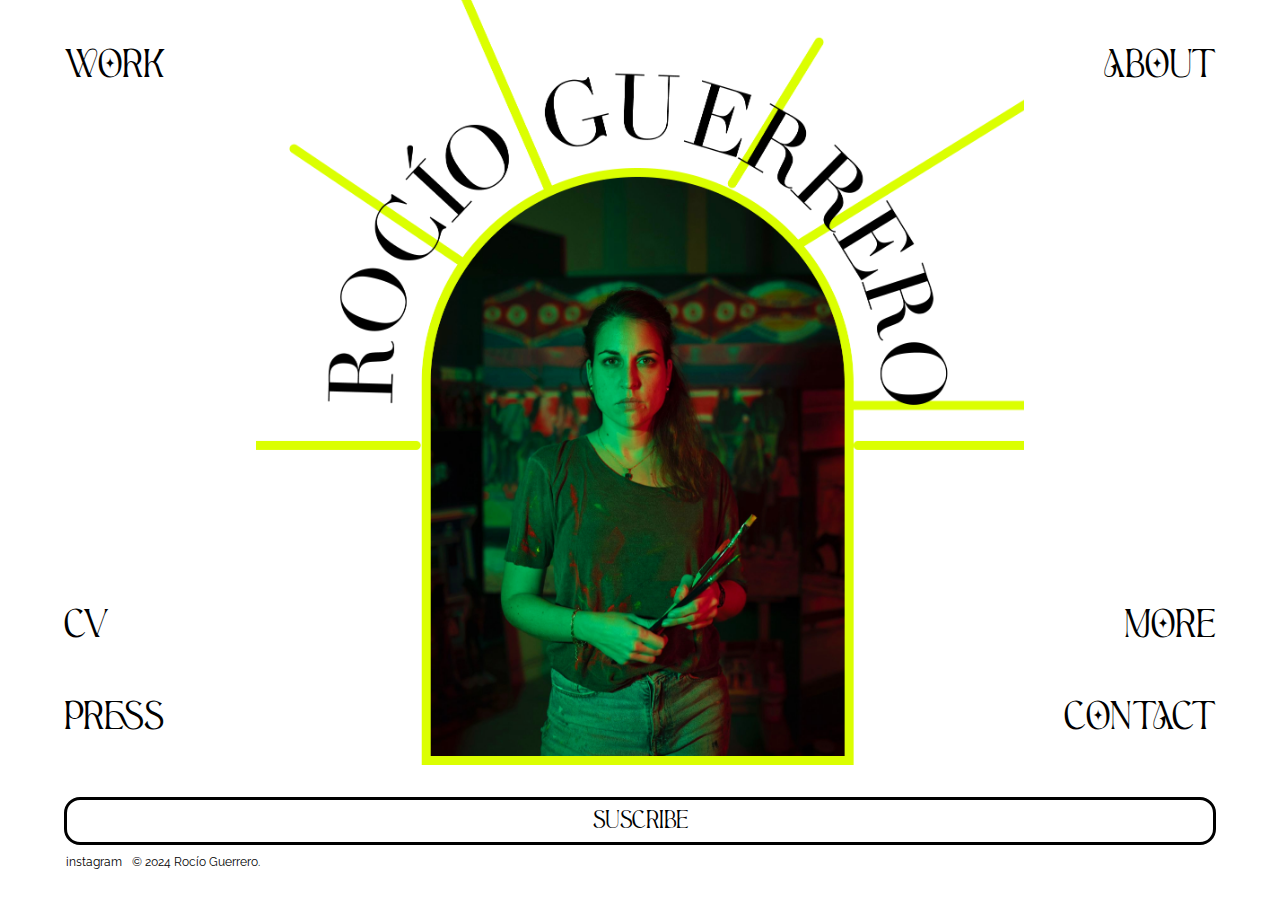
==== index.html @ 24660902 "index..." ====
<!-- © 2023 All rights reserved by Irene Becker Studio
    | Tipografía Aesthetic Regurar: https://nirmanavisual.com/product/aesthetic 
    Licencia Standar a nombre de Irene Herrero Becker-->
    <!DOCTYPE html>
    <html lang="en">
    <head>
        <meta charset="UTF-8">
        <meta http-equiv="X-UA-Compatible" content="IE=edge">
        <meta name="viewport" content="width=device-width, initial-scale=1.0">
        <meta name="viewport" content="width=device-width, user-scalable=no" /><!-- viewport  para el responsive-->
        <title>RCOCÍO GUERRERO</title>
        <link rel="icon" href="img/anagrama.png" sizes="16x16 32x32" type="image/png"><!-- Favicon -->
        <link rel="stylesheet" type="text/css" href="styles.css" media="screen" /><!-- CSS -->
        <link rel="stylesheet" type="text/css" href="#" media="screen" /><!-- CSS RESPONSIVE -->
        <link rel="preconnect" href="https://fonts.googleapis.com">
        <link rel="preconnect" href="https://fonts.gstatic.com" crossorigin>
        <link<link rel="preconnect" href="https://fonts.googleapis.com">
        <link rel="preconnect" href="https://fonts.gstatic.com" crossorigin>
        <link href="https://fonts.googleapis.com/css2?family=Raleway:ital,wght@0,100;0,200;0,300;0,400;0,500;0,600;0,700;0,800;0,900;1,100;1,200;1,300;1,400;1,500;1,600;1,700;1,800;1,900&display=swap" rel="stylesheet"><!-- Tipografía Raleway -->
    </head>
    <body>
        <main><!-- portada -->

            <div class="portada">
    
            <section class="navbar_A">

                <a id="superior">WORK</a><!-- work -->
                <a>CV</a><!-- cv -->
                <a>PRESS</a><!-- press -->
               
            </section>
            <section class="centro">

            <!-- FOTO FONDO => MAIN -->
            </section>
            <section class="navbar_B">

                <a id="superior">ABOUT</a><!-- about -->
                <a>MORE</a><!-- more -->
                <a>CONTACT</a><!-- contact -->
               
            </section>
            </div><!-- cierra portada -->
            <footer>
                <button class="boton_suscribe">
                    <!-- <img src="img/linkedin.png" target="_blank"> --><!-- instagram -->
                    <a>SUSCRIBE</a><!-- contacto / suscripción -->
                </button>
                <section id="ig_copy">
                   <p><a href="https://www.instagram.com/rocioguerrero/"target="_blank">instagram</a></p>
                   <p>© 2024 Rocío Guerrero.</p>
                </section>
            </footer>
    
        </main><!-- cierre de MAIN -->
       
         <!-- COOKIES -->
         <div id="cookieConsentBanner" class="cookie-consent">
            <p>Utilizamos cookies para mejorar tu experiencia en nuestro sitio. Al continuar navegando, aceptas el uso de cookies.</p>
            <button id="acceptCookies">Aceptar</button>
        </div>
        <script>
    /* 
          document.addEventListener("DOMContentLoaded", function() {
              const banner = document.getElementById("cookieConsentBanner");
              const acceptButton = document.getElementById("acceptCookies");
    
              acceptButton.addEventListener("click", function() {
                banner.style.display = "none";
    
               });
            });  */
    
        </script>
    
    </body>
    </html>
---- styles.css ----
/* tipografías google REGLAS CSS raleway:

 font-family: 'Raleway', sans-serif;
 */

 /* TIPOGRAFÍAS */

 @font-face {
    font-family: 'Aesthetic-Regular'; /* Comprada - https://nirmanavisual.com  - standar*/
    src: url(tipografías/Aesthetic-Regular.woff2) format('woff2'),
         url(tipografías/Aesthetic-Regular.woff) format('woff'),
         url(tipografías/Aesthetic-Regular.ttf) format('truetype');
     font-style: normal;
     font-weight: 400;
 } 

 /* ESTILOS GENERALES */

*{
    margin: 0px;
    padding: 0px;
    color: black;
   /*  color: red; */

 }

 /* para que no se vean las líneas de los enlces */
 a:link, a:visited, a:active {
    text-decoration:none;
}
 
 body{
   overflow-x: auto;
   overflow-y:scroll;
   position: relative;

     width: 100%;
     height: auto;
     background-color: white; 
     cursor: url(img/cursor_fluor.png) 16 16, auto; 

 }
 /* PORTADA */
  main{
    width: 100%;
    height: 100vh;

  }
  .portada{
    width: 100%;
    height: 85%;
    display: flex;
    flex-direction: row;
    justify-content: center;
    align-items: center;
  }
     .navbar_A{
        width: 20%;
        height: 100%;
        display: flex;
        flex-direction: column;
        justify-content: end;
        align-items: flex-end;
    
     }
        .navbar_A a{
            display: flex;
            flex-direction: column;
            justify-content: center;
            align-items: flex-start;
            width: 75%;
            height: 12%;
            font-size: 35px;
            font-family: 'Aesthetic-Regular';
            font-style: normal;
            font-weight: 400;
        }
            .navbar_A a:hover{
                color: #DBFF01;

            }
        
     .centro{
        width: 60%;
        height: 100%;

        background-image: url(img/FOTO_FONDO.png);
    background-repeat:no-repeat ;
    background-size: cover;
    background-position: top;

     }
     .navbar_B{
        width: 20%;
        height: 100%;
        display: flex;
        flex-direction: column;
        justify-content: end;
        align-items: flex-start;

     }
        .navbar_B a{
            display: flex;
            flex-direction: column;
            justify-content: center;
            align-items: flex-end;
            width: 75%;
            height: 12%;
            font-size: 35px;
            font-family: 'Aesthetic-Regular';
            font-style: normal;
            font-weight: 400;
        }
            .navbar_B a:hover{
                color: #DBFF01;

            }
        #superior{
           display: flex;
           height: 70%;
           flex-direction: column;
           justify-content: flex-start;

        }
footer{
    width: 100%;
    height: 15%;
    display: flex;
    flex-direction: column;
    justify-content: center;
    align-items: center; 

}
    
    .boton_suscribe{
        width: 90%;
        height: 48px;
        border: solid 3px black;
        border-radius: 16px;
        font-size: 22px;
        font-family: 'Aesthetic-Regular';
        font-style: normal;
        font-weight: 400;
        display: flex;
        justify-content: center;
        align-items: center; 
        background-color:white;

    }
         .boton_suscribe:hover{
            transform: scale(1.02);
    
         }
         footer img{
            height: 80%;
            display: flex;
            justify-content: center;
            align-items: flex-start;
         }
    
    #ig_copy{
        font-size: 12px;
        font-family: 'Raleway', sans-serif;
        padding-top: 10px;
        padding-left: 10px;
        display: flex;
        flex-direction: row;
        align-items: flex-start;
        justify-content: flex-start;
        width:92%

    }
    #ig_copy p{
       padding-left: 10px;

    }
    #ig_copy a:hover{
        color: #DBFF01;
 
     }
       
/* -------- COOKIES -------- */
#cookieConsentBanner{
    display: flex;
    justify-content: center;
    align-items: center;
  
}
.cookie-consent {
    position: fixed;
    bottom: 40;
    left: 40;
    display: block;/* flex */
    flex-direction: column;
    justify-content: center;
    width: 40%;
    height: 115px;
    background-color: #091DD0;
    color:#F5F5EC;
    text-align: center;

}
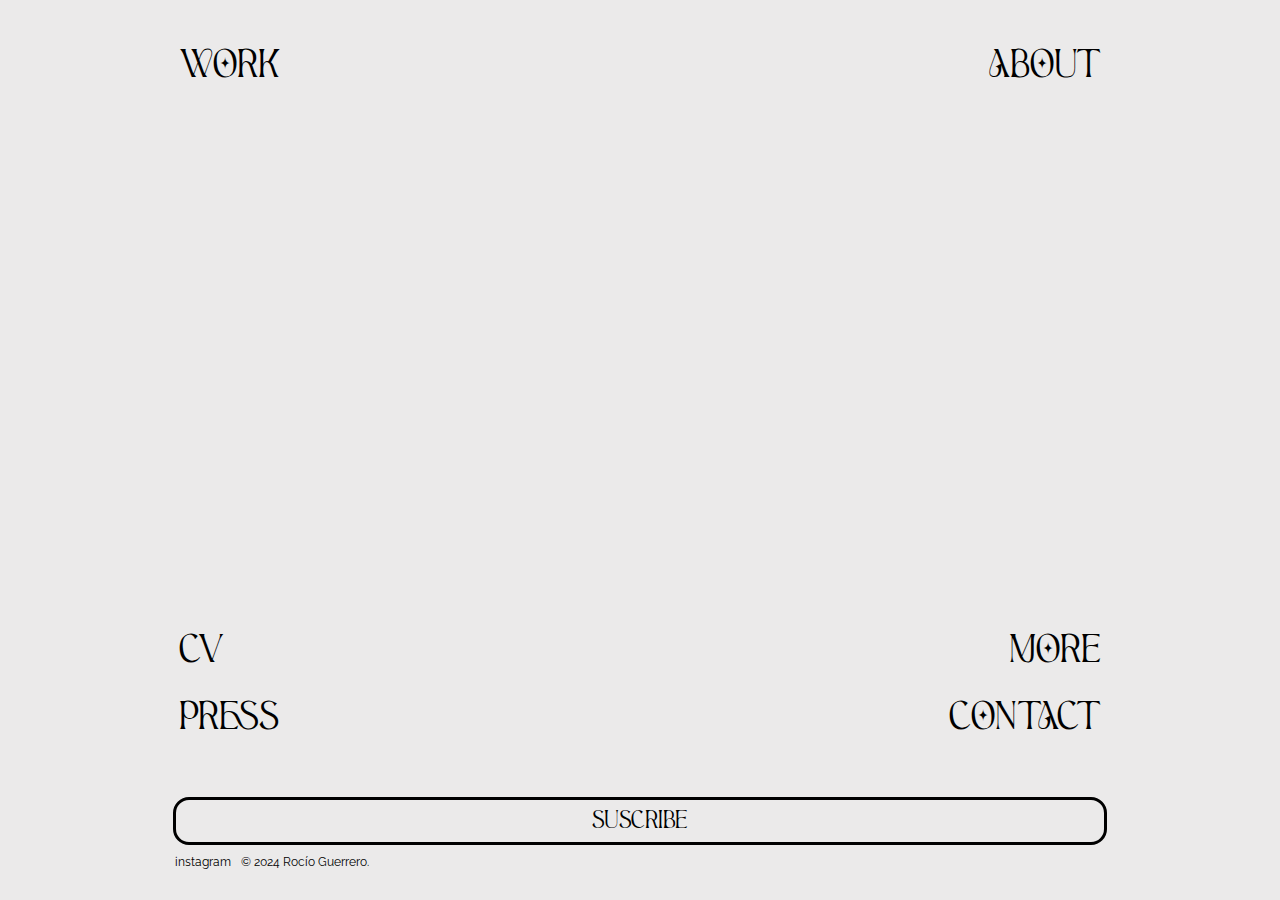
==== commit 681b840e: "color fondo y carrusel" ====
--- a/index.html
+++ b/index.html
@@ -8,7 +8,7 @@
         <meta http-equiv="X-UA-Compatible" content="IE=edge">
         <meta name="viewport" content="width=device-width, initial-scale=1.0">
         <meta name="viewport" content="width=device-width, user-scalable=no" /><!-- viewport  para el responsive-->
-        <title>RCOCÍO GUERRERO</title>
+        <title>ROCÍO GUERRERO</title>
         <link rel="icon" href="img/anagrama.png" sizes="16x16 32x32" type="image/png"><!-- Favicon -->
         <link rel="stylesheet" type="text/css" href="styles.css" media="screen" /><!-- CSS -->
         <link rel="stylesheet" type="text/css" href="#" media="screen" /><!-- CSS RESPONSIVE -->
@@ -25,9 +25,9 @@
     
             <section class="navbar_A">
 
-                <a id="superior">WORK</a><!-- work -->
-                <a>CV</a><!-- cv -->
-                <a>PRESS</a><!-- press -->
+                <a id="superior" href="work.html">WORK</a><!-- work -->
+                <a id="central" href="cv.html">CV</a><!-- cv -->
+                <a href="press.html">PRESS</a><!-- press -->
                
             </section>
             <section class="centro">
@@ -36,16 +36,17 @@
             </section>
             <section class="navbar_B">
 
-                <a id="superior">ABOUT</a><!-- about -->
-                <a>MORE</a><!-- more -->
-                <a>CONTACT</a><!-- contact -->
+                <a id="superior" href="about.html">ABOUT</a><!-- about -->
+                <a id="central" href="more.html">MORE</a><!-- more -->
+                <a href="contact.html">CONTACT</a><!-- contact -->
                
             </section>
             </div><!-- cierra portada -->
+
             <footer>
                 <button class="boton_suscribe">
                     <!-- <img src="img/linkedin.png" target="_blank"> --><!-- instagram -->
-                    <a>SUSCRIBE</a><!-- contacto / suscripción -->
+                    <a href="contact.html">SUSCRIBE</a><!-- contacto / suscripción -->
                 </button>
                 <section id="ig_copy">
                    <p><a href="https://www.instagram.com/rocioguerrero/"target="_blank">instagram</a></p>
@@ -54,25 +55,5 @@
             </footer>
     
         </main><!-- cierre de MAIN -->
-       
-         <!-- COOKIES -->
-         <div id="cookieConsentBanner" class="cookie-consent">
-            <p>Utilizamos cookies para mejorar tu experiencia en nuestro sitio. Al continuar navegando, aceptas el uso de cookies.</p>
-            <button id="acceptCookies">Aceptar</button>
-        </div>
-        <script>
-    /* 
-          document.addEventListener("DOMContentLoaded", function() {
-              const banner = document.getElementById("cookieConsentBanner");
-              const acceptButton = document.getElementById("acceptCookies");
-    
-              acceptButton.addEventListener("click", function() {
-                banner.style.display = "none";
-    
-               });
-            });  */
-    
-        </script>
-    
     </body>
     </html>--- a/styles.css
+++ b/styles.css
@@ -20,7 +20,6 @@
     margin: 0px;
     padding: 0px;
     color: black;
-   /*  color: red; */
 
  }
 
@@ -36,7 +35,7 @@
 
      width: 100%;
      height: auto;
-     background-color: white; 
+     background-color: rgb(235, 234, 234); 
      cursor: url(img/cursor_fluor.png) 16 16, auto; 
 
  }
@@ -47,12 +46,18 @@
 
   }
   .portada{
-    width: 100%;
+    width: 80%;
     height: 85%;
     display: flex;
     flex-direction: row;
     justify-content: center;
     align-items: center;
+    margin:0 auto;
+  }
+  .portada_paginas a{/* en index NO */
+    position: relative;
+    transition: transform 4s ease;
+
   }
      .navbar_A{
         width: 20%;
@@ -63,6 +68,11 @@
         align-items: flex-end;
     
      }
+            .desplazado {
+                transform: translateY(1000px);
+
+            }
+
         .navbar_A a{
             display: flex;
             flex-direction: column;
@@ -82,12 +92,11 @@
         
      .centro{
         width: 60%;
-        height: 100%;
-
-        background-image: url(img/FOTO_FONDO.png);
-    background-repeat:no-repeat ;
-    background-size: cover;
-    background-position: top;
+        height: 95%;
+        background-image: url(img/portadas/FOTO_FONDO.png);
+        background-repeat:no-repeat ;
+        background-size: cover;
+        background-position: top;
 
      }
      .navbar_B{
@@ -97,6 +106,9 @@
         flex-direction: column;
         justify-content: end;
         align-items: flex-start;
+
+        position: relative;
+        transition: transform 4s ease-in;
 
      }
         .navbar_B a{
@@ -122,6 +134,12 @@
            justify-content: flex-start;
 
         }
+        #central{
+            display: flex;
+            flex-direction: column;
+            justify-content: flex-end;
+ 
+         }
 footer{
     width: 100%;
     height: 15%;
@@ -133,7 +151,7 @@
 }
     
     .boton_suscribe{
-        width: 90%;
+        width: 73%;
         height: 48px;
         border: solid 3px black;
         border-radius: 16px;
@@ -144,7 +162,8 @@
         display: flex;
         justify-content: center;
         align-items: center; 
-        background-color:white;
+        /* background-color:white; */
+        background-color: rgb(235, 234, 234);
 
     }
          .boton_suscribe:hover{
@@ -167,7 +186,7 @@
         flex-direction: row;
         align-items: flex-start;
         justify-content: flex-start;
-        width:92%
+        width:75%
 
     }
     #ig_copy p{
@@ -178,9 +197,131 @@
         color: #DBFF01;
  
      }
+/* ------------------------PAGINA ABOUT--------------------------------------------- */
+.portada_paginas{
+    width: 80%;
+    height: 95%;
+    display: flex;
+    flex-direction: row;
+    justify-content: center;
+    align-items: center;
+    margin: 0 auto;
+  }
+.centro_about{ /* cambia en cada página */
+    width: 60%;
+    height: 100%;
+
+    background-image: url(img/portadas/about.png);
+    background-repeat:no-repeat ;
+    background-size: 85%;
+    background-position: center;
+    animation: pase_diapositivas 20s infinite;
+
+ }
+      @keyframes pase_diapositivas{
+        0%,100%{
+            background-image: url(img/portadas/about.png);
+        }
+        23%{
+            background-image: url(img/portadas/about_2.png);
+        }
+        43%{
+            background-image: url(img/portadas/about_3.png);
+        }
+        63%{
+            background-image: url(img/portadas/about_4.png);
+        }
+      }
+ .cuerpo_about{
+    width: 100%;
+    height: auto;
+    display: flex;
+    flex-direction: column;
+    justify-content: center;
+    align-items: center;
+    /* padding-top: 50px; */
+    padding-bottom: 50px;
+ }
+      .presentacion{
+        width: 50%;/* 60? */
+        height: auto;
+        padding-top: 50px;
+  
+      }
+          .presentacion h1{
+            font-size: 35px;
+            font-family: 'Aesthetic-Regular';
+            font-style: normal;
+            font-weight: 400;
+            text-transform: lowercase;
+            padding-bottom: 10px;
+
+        }
+          .presentacion h2{
+            font-size: 25px;
+            font-family: 'Raleway', sans-serif;
+            font-style: normal;
+            font-weight: 400;
+
+        }
+          .presentacion p{
+            font-size: 18px;
+            line-height: 25px;
+            font-family: 'Raleway', sans-serif;
+            font-style: normal;
+            font-weight: 200;
+            padding-bottom: 10px;
+            padding-top: 15px;
+
+        }
+    .video{
+        width: 60%;
+        height: auto;
+       /*  border:solid 3px red; */
+        background-clip:url() ;
+        background-position: center;
+        background-size: 70%;/* ? */
+        padding-bottom: 50px;
+
+    }
+
+/* footer general páginas */  
+ .boton_anagrama{
+    width: 73%;
+    height: 48px;
+    border: solid 3px black;
+    border-radius: 16px;
+    display: flex;
+    justify-content: center;
+    align-items: center; 
+   /*  background-color:white; */
+    background-color: rgb(235, 234, 234);
+
+}
+     .boton_anagrama a{
+        height: 80%;
+        padding-top: 10px;
+  
+     }
+         .boton_anagrama a:hover{
+            transform: scale(1.08);
+    
+         }
+
+/* ------------------------PAGINA WORK--------------------------------------------- */
+.centro_work{ /* cambia en cada página */
+    width: 60%;
+    height: 100%;
+
+    background-image: url(img/portadas/art_work.png);
+    background-repeat:no-repeat ;
+    background-size: 85%;
+    background-position: center;
+
+ }
        
 /* -------- COOKIES -------- */
-#cookieConsentBanner{
+/* #cookieConsentBanner{
     display: flex;
     justify-content: center;
     align-items: center;
@@ -190,13 +331,13 @@
     position: fixed;
     bottom: 40;
     left: 40;
-    display: block;/* flex */
+    display: block;
     flex-direction: column;
     justify-content: center;
-    width: 40%;
+    width: 100%;
     height: 115px;
-    background-color: #091DD0;
+    background-color: #000000;
     color:#F5F5EC;
     text-align: center;
 
-}+} */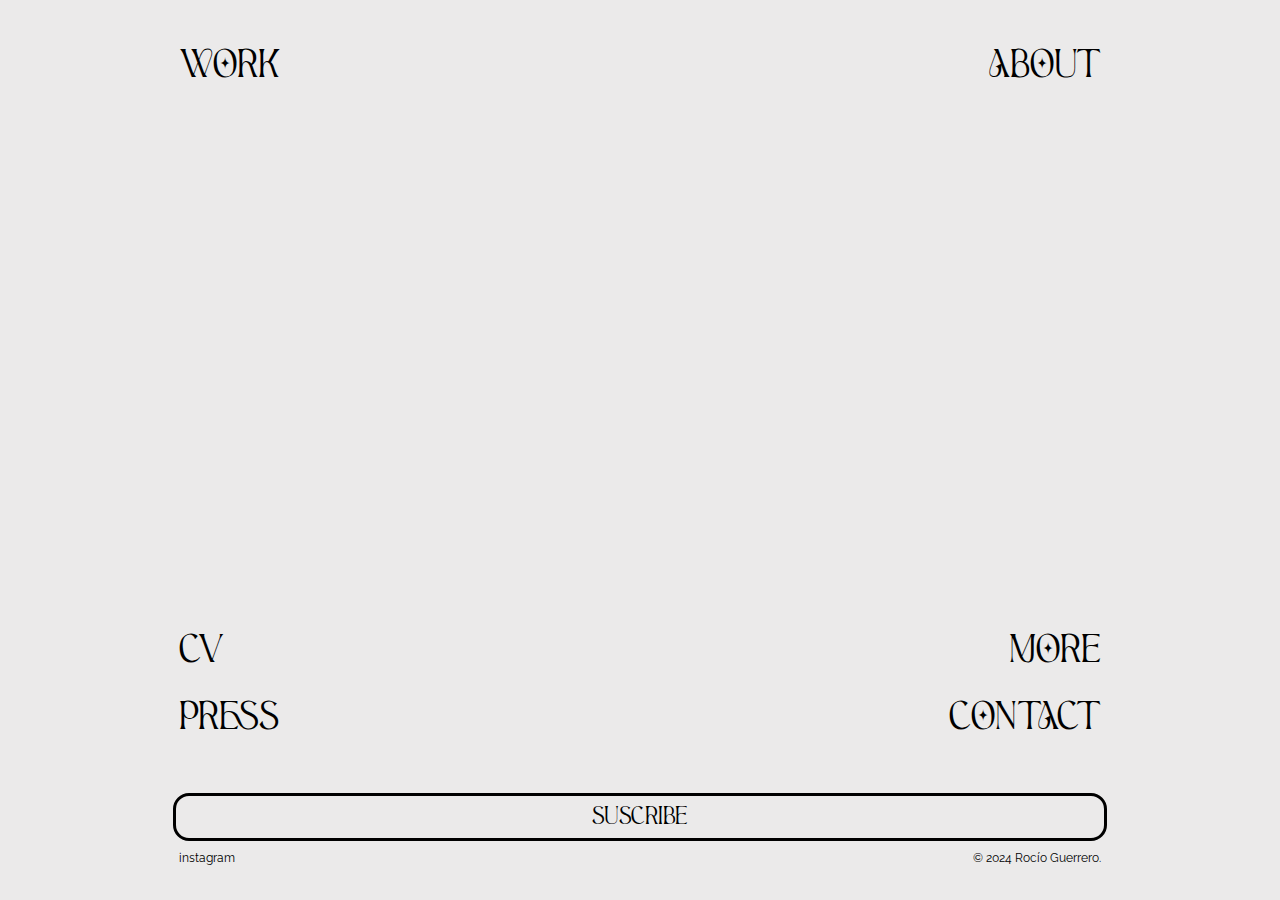
==== commit d0308c75: "páginas cabecera" ====
--- a/index.html
+++ b/index.html
@@ -25,28 +25,26 @@
     
             <section class="navbar_A">
 
-                <a id="superior" href="work.html">WORK</a><!-- work -->
-                <a id="central" href="cv.html">CV</a><!-- cv -->
-                <a href="press.html">PRESS</a><!-- press -->
+                <a id="superior" href="work.html">WORK</a>
+                <a id="central" href="cv.html">CV</a>
+                <a href="press.html">PRESS</a>
                
             </section>
             <section class="centro">
-
-            <!-- FOTO FONDO => MAIN -->
+            <!-- foto fondo -->
             </section>
             <section class="navbar_B">
 
-                <a id="superior" href="about.html">ABOUT</a><!-- about -->
-                <a id="central" href="more.html">MORE</a><!-- more -->
-                <a href="contact.html">CONTACT</a><!-- contact -->
+                <a id="superior" href="about.html">ABOUT</a>
+                <a id="central" href="more.html">MORE</a>
+                <a href="contact.html">CONTACT</a>
                
             </section>
             </div><!-- cierra portada -->
 
             <footer>
                 <button class="boton_suscribe">
-                    <!-- <img src="img/linkedin.png" target="_blank"> --><!-- instagram -->
-                    <a href="contact.html">SUSCRIBE</a><!-- contacto / suscripción -->
+                    <a href="contact.html">SUSCRIBE</a><!-- contacto -->
                 </button>
                 <section id="ig_copy">
                    <p><a href="https://www.instagram.com/rocioguerrero/"target="_blank">instagram</a></p>
--- a/styles.css
+++ b/styles.css
@@ -53,12 +53,14 @@
     justify-content: center;
     align-items: center;
     margin:0 auto;
+
   }
   .portada_paginas a{/* en index NO */
     position: relative;
     transition: transform 4s ease;
 
   }
+
      .navbar_A{
         width: 20%;
         height: 100%;
@@ -66,10 +68,15 @@
         flex-direction: column;
         justify-content: end;
         align-items: flex-end;
+        position: relative;
     
      }
-            .desplazado {
-                transform: translateY(1000px);
+            .desplazado_about {
+                transform: translateY(1070px);
+
+            }
+            .desplazado_work {
+                transform: translateY(2805px);
 
             }
 
@@ -84,6 +91,7 @@
             font-family: 'Aesthetic-Regular';
             font-style: normal;
             font-weight: 400;
+
         }
             .navbar_A a:hover{
                 color: #DBFF01;
@@ -108,7 +116,7 @@
         align-items: flex-start;
 
         position: relative;
-        transition: transform 4s ease-in;
+        transition: transform 4s ease;
 
      }
         .navbar_B a{
@@ -181,16 +189,12 @@
         font-size: 12px;
         font-family: 'Raleway', sans-serif;
         padding-top: 10px;
-        padding-left: 10px;
+        padding-bottom: 8px;
         display: flex;
         flex-direction: row;
-        align-items: flex-start;
-        justify-content: flex-start;
-        width:75%
-
-    }
-    #ig_copy p{
-       padding-left: 10px;
+        align-items:center;
+        justify-content: space-between;
+        width:72%
 
     }
     #ig_copy a:hover{
@@ -200,13 +204,23 @@
 /* ------------------------PAGINA ABOUT--------------------------------------------- */
 .portada_paginas{
     width: 80%;
-    height: 95%;
+    height: 85%;
     display: flex;
     flex-direction: row;
     justify-content: center;
     align-items: center;
     margin: 0 auto;
   }
+  .pie{
+    animation: desaparecer 6s forwards;
+
+  }
+  @keyframes desaparecer {
+    to {
+        opacity: 0; /* Hace que la opacidad sea 0 al final de la animación */
+    }
+}
+
 .centro_about{ /* cambia en cada página */
     width: 60%;
     height: 100%;
@@ -243,7 +257,7 @@
     padding-bottom: 50px;
  }
       .presentacion{
-        width: 50%;/* 60? */
+        width: 40%;/* ahora al pasar a 80 ?*/
         height: auto;
         padding-top: 50px;
   
@@ -265,7 +279,7 @@
 
         }
           .presentacion p{
-            font-size: 18px;
+            font-size: 16px;
             line-height: 25px;
             font-family: 'Raleway', sans-serif;
             font-style: normal;
@@ -277,10 +291,9 @@
     .video{
         width: 60%;
         height: auto;
-       /*  border:solid 3px red; */
         background-clip:url() ;
         background-position: center;
-        background-size: 70%;/* ? */
+        background-size: 70%;
         padding-bottom: 50px;
 
     }
@@ -319,7 +332,120 @@
     background-position: center;
 
  }
+      .series{
+        width: 100%;
+        height: auto;
+        display: flex;
+        flex-direction: column;
+        justify-content: center;
+        align-items: center;
+        
+
+      }
+          .series a{
+            width: 70%;
+            height: auto;
+            display: flex;
+            flex-direction: column;
+            justify-content: center;
+            align-items: center;
+            padding-bottom: 100px;
+
+          }
+          .series img{
+            width: 60%;
+
+          }
+          .series img:hover{
+            cursor: url(img/cursor_fluor.png) 16 16, auto;
+            animation: cambiarColor 3s infinite alternate; 
        
+          }
+          @keyframes cambiarColor {
+            0% {
+              box-shadow: 0 0 30px  #DBFF01;
+            }
+            50% {
+              box-shadow: 0 0 30px rgba(252, 69, 145, 0.8);
+            }
+            100% {
+              box-shadow: 0 0 30px rgba(3, 235, 231, 0.8);
+            }
+          }
+
+/* ------------------------PAGINA MORE--------------------------------------------- */
+.centro_more{ /* cambia en cada página */
+    width: 60%;
+    height: 100%;
+
+    background-image: url(img/portadas/more.png);
+    background-repeat:no-repeat ;
+    background-size: 85%;
+    background-position: center;
+
+ }
+      .series{/* espacios distintos */
+        width: 100%;
+        height: auto;
+        display: flex;
+        flex-direction: column;
+        justify-content: center;
+        align-items: center;
+        
+
+      }
+          .series a{
+            width: 70%;
+            height: auto;
+            display: flex;
+            flex-direction: column;
+            justify-content: center;
+            align-items: center;
+            padding-bottom: 100px;
+
+          }
+          .series img{
+            width: 60%;
+
+          }
+          .series img:hover{
+            cursor: url(img/cursor_fluor.png) 16 16, auto;
+            animation: cambiarColor 3s infinite alternate; 
+       
+          }
+/* ------------------------PAGINA CV--------------------------------------------- */   
+ .centro_cv{
+    width: 60%;
+    height: 100%;
+
+    background-image: url(img/portadas/cv.png);
+    background-repeat:no-repeat ;
+    background-size: 85%;
+    background-position: center;
+
+ }
+/* ------------------------PAGINA PRESS--------------------------------------------- */   
+  .centro_press{ 
+    width: 60%;
+    height: 100%;
+
+    background-image: url(img/portadas/press.png);
+    background-repeat:no-repeat ;
+    background-size: 85%;
+    background-position: center;
+
+ }
+/* ------------------------PAGINA CONTACT--------------------------------------------- */   
+.centro_contact{
+    width: 60%;
+    height: 100%;
+
+    background-image: url(img/portadas/contact.png);
+    background-repeat:no-repeat ;
+    background-size: 85%;
+    background-position: center;
+
+ }
 /* -------- COOKIES -------- */
 /* #cookieConsentBanner{
     display: flex;
